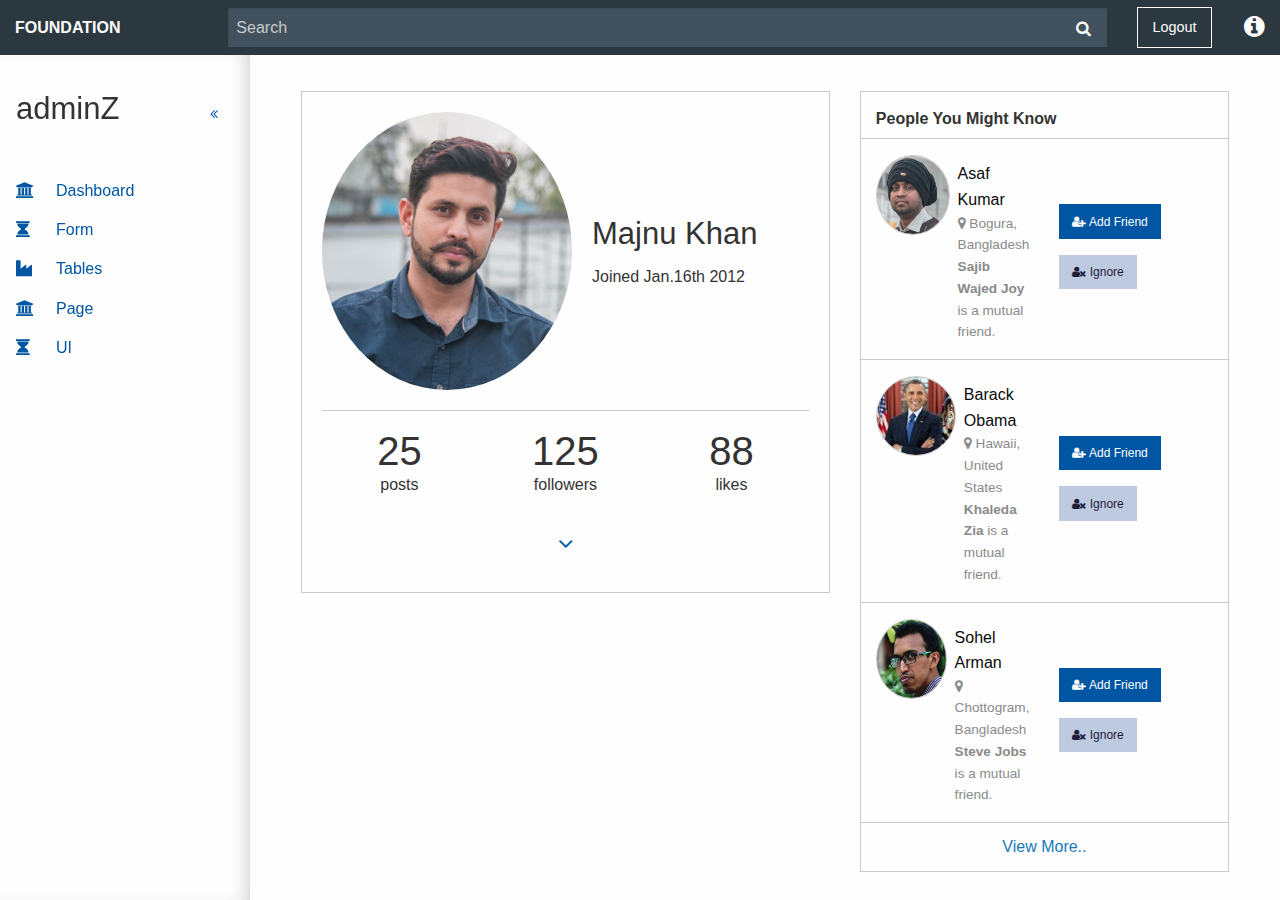
==== page.html @ d2242e41 "add existed file" ====
<!doctype html>
<html>
<head>
    <meta charset="utf-8">
    <meta http-equiv="x-ua-compatible" content="ie=edge">
    <meta name="viewport" content="width=device-width, initial-scale=1.0">
    <title>Foundation for Humanity</title>
    <link rel="stylesheet" href="styles/foundation.css">
    <link rel="stylesheet" href="styles/font-awesome.css">
    <link rel="stylesheet" href="styles/app.css">
</head>
<body>
<div class="app-dashboard shrink-medium">
    <div class="row expanded app-dashboard-top-nav-bar">
        <div class="columns medium-2">
            <button data-toggle="app-dashboard-sidebar" class="menu-icon hide-for-medium"></button>
            <a class="app-dashboard-logo">Foundation</a>
        </div>
        <div class="columns show-for-medium">
            <div class="app-dashboard-search-bar-container">
                <input class="app-dashboard-search" type="search" placeholder="Search">
                <i class="app-dashboard-search-icon fa fa-search"></i>
            </div>
        </div>
        <div class="columns shrink app-dashboard-top-bar-actions">
            <button href="#" class="button hollow">Logout</button>
            <a href="#" height="30" width="30" alt=""><i class="fa fa-info-circle"></i></a>
        </div>
    </div>

    <div class="app-dashboard-body off-canvas-wrapper">
        <div id="app-dashboard-sidebar" class="app-dashboard-sidebar position-left off-canvas off-canvas-absolute reveal-for-medium" data-off-canvas>
            <div class="app-dashboard-sidebar-title-area">
                <div class="app-dashboard-close-sidebar">
                    <h3 class="app-dashboard-sidebar-block-title">adminZ</h3>
                    <!-- Close button -->
                    <button id="close-sidebar" data-app-dashboard-toggle-shrink class="app-dashboard-sidebar-close-button show-for-medium" aria-label="Close menu" type="button">
                        <span aria-hidden="true"><a href="#"><i class="large fa fa-angle-double-left"></i></a></span>
                    </button>
                </div>
                <div class="app-dashboard-open-sidebar">
                    <button id="open-sidebar" data-app-dashboard-toggle-shrink class="app-dashboard-open-sidebar-button show-for-medium" aria-label="open menu" type="button">
                        <span aria-hidden="true"><a href="#"><i class="large fa fa-angle-double-right"></i></a></span>
                    </button>
                </div>
            </div>
            <div class="app-dashboard-sidebar-inner">
                <ul class="menu vertical">
                    <li><a href="index.html">
                        <i class="large fa fa-institution"></i><span class="app-dashboard-sidebar-text">Dashboard</span>
                    </a></li>
                    <li><a href="form.html" class="is-active">
                        <i class="large fa fa-hourglass"></i><span class="app-dashboard-sidebar-text">Form</span>
                    </a></li>
                    <li><a>
                        <i class="large fa fa-industry"></i><span class="app-dashboard-sidebar-text">Tables</span>
                    </a></li>
                    <li><a href="page.html" class="is-active">
                        <i class="large fa fa-institution"></i><span class="app-dashboard-sidebar-text">Page</span>
                    </a></li>
                    <li><a>
                        <i class="large fa fa-hourglass"></i><span class="app-dashboard-sidebar-text">UI</span>
                    </a></li>
                </ul>
            </div>
        </div>

        <div class="app-dashboard-body-content off-canvas-content" data-off-canvas-content>
            <div class="row margin-1">
                <div class="large-7 columns">
                    <div class="card-profile-stats">
                        <div class="card-profile-stats-intro">
                            <img class="card-profile-stats-intro-pic" src="images/IMG_001.jpg" alt="profile-image" />
                            <div class="card-profile-stats-intro-content">
                                <h3>Majnu Khan</h3>
                                <p>Joined Jan.16th 2012</small></p>
                            </div> <!-- /.card-profile-stats-intro-content -->
                        </div> <!-- /.card-profile-stats-intro -->

                        <hr />

                        <div class="card-profile-stats-container">
                            <div class="card-profile-stats-statistic">
                                <span class="stat">25</span>
                                <p>posts</p>
                            </div> <!-- /.card-profile-stats-statistic -->
                            <div class="card-profile-stats-statistic">
                                <span class="stat">125</span>
                                <p>followers</p>
                            </div> <!-- /.card-profile-stats-statistic -->
                            <div class="card-profile-stats-statistic">
                                <span class="stat">88</span>
                                <p>likes</p>
                            </div> <!-- /.card-profile-stats-statistic -->
                        </div> <!-- /.card-profile-stats-container -->

                        <div class="card-profile-stats-more">
                            <p class="card-profile-stats-more-link"><a href="#"><i class="fa fa-angle-down" aria-hidden="true"></i></a></p>
                            <div class="card-profile-stats-more-content">
                                <p>
                                    Lorem ipsum dolor sit amet, consectetur adipisicing elit. Voluptatem libero fugit, pariatur maxime! Optio enim, deserunt quia molestiae fugiat delectus, dolore et esse nostrum, quod autem necessitatibus fugit soluta repellendus.
                                </p>
                            </div> <!-- /.card-profile-stats-more-content -->
                        </div> <!-- /.card-profile-stats-more -->
                    </div> <!-- /.card-profile-stats -->
                </div>
                <div class="large-5 columns">
                    <div class="people-you-might-know">
                        <div class="add-people-header">
                            <h6 class="header-title">
                                People You Might Know
                            </h6>
                        </div>
                        <div class="row add-people-section">
                            <div class="small-12 medium-6 columns about-people">
                                <div class="about-people-avatar">
                                    <img class="avatar-image" src="images/IMG_002.jpg" alt="Asaf Kumar">
                                </div>
                                <div class="about-people-author">
                                    <p class="author-name">
                                        Asaf Kumar
                                    </p>
                                    <p class="author-location">
                                        <i class="fa fa-map-marker" aria-hidden="true"></i>
                                        Bogura, Bangladesh
                                    </p>
                                    <p class="author-mutual">
                                        <strong>Sajib Wajed Joy</strong> is a mutual friend.
                                    </p>
                                </div>
                            </div>
                            <div class="small-12 medium-6 columns add-friend">
                                <div class="add-friend-action">
                                    <button class="button primary small">
                                        <i class="fa fa-user-plus" aria-hidden="true"></i>
                                        Add Friend
                                    </button>
                                    <button class="button secondary small">
                                        <i class="fa fa-user-times" aria-hidden="true"></i>
                                        Ignore
                                    </button>
                                </div>
                            </div>
                        </div>
                        <div class="row add-people-section">
                            <div class="small-12 medium-6 columns about-people">
                                <div class="about-people-avatar">
                                    <img class="avatar-image" src="images/IMG_004.jpg" alt="Barack Obama">
                                </div>
                                <div class="about-people-author">
                                    <p class="author-name">
                                        Barack Obama
                                    </p>
                                    <p class="author-location">
                                        <i class="fa fa-map-marker" aria-hidden="true"></i>
                                        Hawaii, United States
                                    </p>
                                    <p class="author-mutual">
                                        <strong>Khaleda Zia</strong> is a mutual friend.
                                    </p>
                                </div>
                            </div>
                            <div class="small-12 medium-6 columns add-friend">
                                <div class="add-friend-action">
                                    <button class="button primary small">
                                        <i class="fa fa-user-plus" aria-hidden="true"></i>
                                        Add Friend
                                    </button>
                                    <button class="button secondary small">
                                        <i class="fa fa-user-times" aria-hidden="true"></i>
                                        Ignore
                                    </button>
                                </div>
                            </div>
                        </div>
                        <div class="row add-people-section">
                            <div class="small-12 medium-6 columns about-people">
                                <div class="about-people-avatar">
                                    <img class="avatar-image" src="images/IMG_005.JPG" alt="Sohel Arman">
                                </div>
                                <div class="about-people-author">
                                    <p class="author-name">
                                        Sohel Arman
                                    </p>
                                    <p class="author-location">
                                        <i class="fa fa-map-marker" aria-hidden="true"></i>
                                        Chottogram, Bangladesh
                                    </p>
                                    <p class="author-mutual">
                                        <strong>Steve Jobs</strong> is a mutual friend.
                                    </p>
                                </div>
                            </div>
                            <div class="small-12 medium-6 columns add-friend">
                                <div class="add-friend-action">
                                    <button class="button primary small">
                                        <i class="fa fa-user-plus" aria-hidden="true"></i>
                                        Add Friend
                                    </button>
                                    <button class="button secondary small">
                                        <i class="fa fa-user-times" aria-hidden="true"></i>
                                        Ignore
                                    </button>
                                </div>
                            </div>
                        </div>
                        <div class="view-more-people">
                            <p class="view-more-text">
                                <a href="#" class="view-more-link">View More..</a>
                            </p>
                        </div>
                    </div>
                </div>
            </div>
        </div>
    </div>
</div>

<script src="scripts/vendor/jquery.js"></script>
<script src="scripts/vendor/what-input.js"></script>
<script src="scripts/vendor/foundation.js"></script>
<script src="scripts/app.js"></script>

<script type="text/javascript">
    $(document).foundation();

    $(function() {
        $('.search')
            .bind('click', function(event) {
                $(".search-field").toggleClass("expand-search");
                $(".search-field").focus();
            })
    });
</script>
</body>
</html>
---- styles/app.css ----
/*
$primary: #1779ba;
$secondary: #767676;
$success: #3adb76;
$warning: #ffae00;
$alert: #cc4b37;
$light-gray: #e6e6e6;
$medium-gray: #cacaca;
$dark-gray: #8a8a8a;
$black: #0a0a0a;
$white: #fefefe;
$global-radius:0;
$primary-color: #1779ba;
$secondary-color: #767676;
$success-color: #3adb76;
$warning-color: #ffae00;
$alert-color: #cc4b37;
*/
body {
  padding: 0px; }

.app-dashboard {
  height: 100vh;
  display: flex;
  flex-direction: column; }

.app-dashboard-body {
  flex: 1 1 auto;
  display: flex; }

.app-dashboard-top-nav-bar {
  display: flex;
  align-items: center;
  justify-content: center;
  background: #2c3840;
  height: 55px;
  width: 100%;
  flex: 0 0 55px; }
  .app-dashboard-top-nav-bar .menu-icon {
    vertical-align: text-bottom; }

.app-dashboard-logo {
  color: #fefefe;
  text-transform: uppercase;
  font-weight: bold; }

.app-dashboard-search-bar-container {
  position: relative; }

.app-dashboard-search {
  background: #41525e;
  border: 0;
  margin-bottom: 0;
  color: #fefefe; }
  .app-dashboard-search:active, .app-dashboard-search:focus {
    background: #222b31; }

.app-dashboard-search-icon {
  position: absolute;
  color: #fefefe;
  right: 1rem;
  top: 50%;
  transform: translateY(-50%); }

.app-dashboard-top-bar-actions {
  align-items: center;
  display: flex; }
  .app-dashboard-top-bar-actions button {
    margin-bottom: 0;
    margin-right: 2rem; }
    .app-dashboard-top-bar-actions button.hollow {
      border-color: #fefefe;
      color: #fefefe; }
      .app-dashboard-top-bar-actions button.hollow:hover {
        background: #fefefe;
        color: #1779ba; }
  .app-dashboard-top-bar-actions .fa-info-circle {
    color: #fefefe;
    font-size: 1.5rem; }

.app-dashboard-sidebar {
  background-color: #fefefe;
  height: 100%;
  overflow-x: visible;
  overflow-y: auto;
  z-index: 1;
  transition: all 0.5s ease; }
  .app-dashboard-sidebar .app-dashboard-open-sidebar, .app-dashboard-sidebar .app-dashboard-close-sidebar {
    align-items: baseline;
    display: flex;
    justify-content: space-between;
    padding: 2rem 1rem; }
  .app-dashboard-sidebar .app-dashboard-sidebar-close-button {
    font-size: 14px; }
  .app-dashboard-sidebar .app-dashboard-sidebar-inner {
    height: 100%;
    overflow-x: hidden;
    overflow-y: auto; }
    .app-dashboard-sidebar .app-dashboard-sidebar-inner .menu > li > a {
      align-items: center; }
  .app-dashboard-sidebar .fa.large {
    font-size: rem-calc(24);
    width: 40px; }

.reveal-for-medium .app-dashboard-open-sidebar {
  display: none; }

.app-dashboard-sidebar-footer {
  background: rgba(42, 57, 79, 0.8);
  bottom: 0;
  left: 0;
  padding: 1rem;
  position: absolute;
  width: 100%; }

.app-dashboard-open-sidebar {
  text-align: center; }

.app-dashboard-body-content {
  transition: all 0.5s ease;
  overflow-y: auto;
  flex: 1 1 0;
  padding: 20px;
  background-color: #fefefe; }

.dashboard-number-card {
  background: #fff;
  border-radius: 5px;
  margin: 0 20px 20px;
  position: relative;
}

.dashboard-number-card .dashboard-number-delta {
  -webkit-align-items: baseline;
      -ms-flex-align: baseline;
          align-items: baseline;
  bottom: 6px;
  display: -webkit-flex;
  display: -ms-flexbox;
  display: flex;
  font-size: 12px;
  font-weight: 500;
  margin-bottom: 0;
  opacity: 0.7;
  position: absolute;
  right: 6px;
  color: #1779ba;
}

.dashboard-number-card .dashboard-number-delta i {
  margin-right: 5px;
  width: 0.6rem;
}

.dashboard-number-card.positive .dashboard-number-delta, .dashboard-number-card.negative .dashboard-number-delta, 
.dashboard-number-card.primary .dashboard-number-delta {
  color: #fefefe;
}

.dashboard-number-card.positive .dashboard-number-value, .dashboard-number-card.positive .dashboard-number-area, 
.dashboard-number-card.negative .dashboard-number-value, .dashboard-number-card.negative .dashboard-number-area, 
.dashboard-number-card.primary .dashboard-number-value, .dashboard-number-card.primary .dashboard-number-area {
  color: white;
}

.dashboard-number-card.positive .dashboard-number-area, .dashboard-number-card.negative .dashboard-number-area {
  opacity: 0.6;
}

.dashboard-number-card.positive {
  background: #3adb76;
}

.dashboard-number-card.negative {
  background: #cc4b37;
}

.dashboard-number-card.primary {
  background: #0056a2;
}

.dashboard-number-value {
  color: #1779ba;
  font-size: 22px;
  font-weight: 800;
  padding: 1rem 2rem 1.75rem;
  text-align: center;
}

.dashboard-number-area {
  bottom: 6px;
  color: #1779ba;
  font-size: 12px;
  left: 6px;
  margin-bottom: 0;
  position: absolute;
}


.dashboard-nav-card {
  background: #1779ba;
  border-radius: 0;
  color: #fefefe;
  display: block;
  min-height: 100px;
  padding: 2rem;
  position: relative;
  width: 100%;
}

.dashboard-nav-card:hover .dashboard-nav-card-title,
.dashboard-nav-card:hover .dashboard-nav-card-value,
.dashboard-nav-card:hover .dashboard-nav-card-icon  {
  color: #fefefe;
}

.dashboard-nav-card:hover .dashboard-nav-card-icon {
  opacity: 1;
  transition: all 0.2s ease;
}

.dashboard-nav-card-icon {
  font-size: 1.25rem;
  left: 1rem;
  opacity: 0.5;
  position: absolute;
  top: 1rem;
  transition: all 0.2s ease;
  width: auto;
}

.dashboard-nav-card-value {
  font-size: 1.85rem;
  font-weight: bold;
  /*position: absolute;*/
  text-align: center;
  top: 2rem;
  transition: all 0.2s ease;
}

.dashboard-nav-card-title {
  bottom: 0;
  position: absolute;
  right: 1rem;
  text-align: right;
}



.card-profile-stats {
  border: 1px solid #cacaca;
  margin: 0 0 1.25rem;
  padding: 1.25rem;
  background: #fefefe;
}

.card-profile-stats .card-profile-stats-intro {
  text-align: center;
}

.card-profile-stats .card-profile-stats-intro .card-profile-stats-intro-pic {
  border-radius: 50%;
  margin: 0 0 1.25rem;
}

.card-profile-stats .card-profile-stats-intro .card-profile-stats-intro-content p:last-child {
  margin: 0;
}

.card-profile-stats .card-profile-stats-container {
  text-align: center;
}

.card-profile-stats .card-profile-stats-container .card-profile-stats-statistic {
  margin: 0 0 1.25rem;
}

.card-profile-stats .card-profile-stats-container .card-profile-stats-statistic p:last-child {
  margin: 0;
}

.card-profile-stats .card-profile-stats-more .card-profile-stats-more-link {
  margin: 0;
  text-align: center;
  font-size: 1.5rem;
  color: #0a0a0a;
  padding: 0.5rem;
  cursor: pointer;
}

.card-profile-stats .card-profile-stats-more .card-profile-stats-more-content {
  display: none;
}


@media print, screen and (min-width: 64em) {
  .card-profile-stats .card-profile-stats-intro {
    -webkit-align-items: center;
        -ms-flex-align: center;
            align-items: center;
    display: -webkit-flex;
    display: -ms-flexbox;
    display: flex;
    -webkit-flex-direction: row;
        -ms-flex-direction: row;
            flex-direction: row;
    -webkit-flex-wrap: wrap;
        -ms-flex-wrap: wrap;
            flex-wrap: wrap;
    text-align: left;
  }
  .card-profile-stats .card-profile-stats-intro .card-profile-stats-intro-pic {
    margin: 0 1.25rem 0 0;
    max-width: 250px;
  }
  .card-profile-stats .card-profile-stats-container {
    display: -webkit-flex;
    display: -ms-flexbox;
    display: flex;
    -webkit-justify-content: space-around;
        -ms-flex-pack: distribute;
            justify-content: space-around;
  }
}



.people-you-might-know {
  background-color: #fefefe;
  padding: 1rem 0 0;
  border: 1px solid #cacaca;
}

.people-you-might-know .add-people-header {
  padding: 0 0.9375rem;
  border-bottom: 0.0625rem solid #cacaca;
}

.people-you-might-know .add-people-header .header-title {
  font-weight: bold;
}

.people-you-might-know .add-people-section {
  margin: 1rem 0 0;
  padding-bottom: 1rem;
  border-bottom: 0.0625rem solid #cacaca;
}

.people-you-might-know .add-people-section .about-people {
  display: -webkit-flex;
  display: -ms-flexbox;
  display: flex;
  -webkit-align-items: flex-start;
      -ms-flex-align: start;
          align-items: flex-start;
}

.people-you-might-know .add-people-section .about-people .about-people-avatar {
  padding-right: 0.5rem;
  padding-left: 0;
}

.people-you-might-know .add-people-section .about-people .about-people-avatar .avatar-image {
  width: 5rem;
  height: 5rem;
  border-radius: 50%;
  border: 0.0625rem solid #cacaca;
}

.people-you-might-know .add-people-section .about-people .about-people-author {
  -webkit-flex: 1 0 0;
      -ms-flex: 1 0 0px;
          flex: 1 0 0;
}

.people-you-might-know .add-people-section .about-people .about-people-author .author-name {
  color: #0a0a0a;
  margin: 0.375rem 0 0;
}

.people-you-might-know .add-people-section .about-people .about-people-author .author-location,
.people-you-might-know .add-people-section .about-people .about-people-author .author-mutual {
  color: #8a8a8a;
  margin-bottom: 0;
  font-size: 0.85em;
}

.people-you-might-know .add-people-section .add-friend {
  display: -webkit-flex;
  display: -ms-flexbox;
  display: flex;
  -webkit-align-items: center;
      -ms-flex-align: center;
          align-items: center;
  -webkit-justify-content: center;
      -ms-flex-pack: center;
          justify-content: center;
}

@media screen and (max-width: 39.9375em) {
  .people-you-might-know .add-people-section .add-friend {
    -webkit-justify-content: flex-start;
        -ms-flex-pack: start;
            justify-content: flex-start;
  }
}

.people-you-might-know .add-people-section .add-friend .add-friend-action {
  margin-top: 0.7rem;
}

.people-you-might-know .view-more-people {
  margin: .7rem 0;
}

.people-you-might-know .view-more-people .view-more-text {
  margin-bottom: 0;
  text-align: center;
}

.people-you-might-know .view-more-people .view-more-text .view-more-link {
  color: #1779ba;
}

.people-you-might-know .view-more-people .view-more-text .view-more-link:hover, .people-you-might-know .view-more-people .view-more-text .view-more-link:focus {
  text-decoration: underline;
}


.timeline .timeline-item::after, .timeline .timeline-item::before {
  clear: both;
  content: '';
  display: block;
  width: 100%;
}

.timeline {
  margin: 30px auto;
  padding: 0 10px;
  position: relative;
  transition: all 0.25s ease-in;
  width: 100%;
}

.timeline::before {
  background: #fefefe;
  content: '';
  height: 100%;
  left: 50%;
  position: absolute;
  top: 0;
  width: 3px;
}

.timeline::after {
  clear: both;
  content: '';
  display: table;
  width: 100%;
}

.timeline a {
  color: #fefefe;
  font-weight: bold;
  transition: all 0.25s ease-in;
}

.timeline a:hover {
  box-shadow: 0 1px 0px 0px #fefefe;
  transition: all 0.25s ease-in;
}

.timeline .timeline-item {
  margin-bottom: 50px;
  position: relative;
}

.timeline .timeline-item .timeline-icon {
  background: #fefefe;
  border-radius: 50%;
  height: 50px;
  left: 50%;
  margin-left: -23px;
  overflow: hidden;
  position: absolute;
  top: 0;
  width: 50px;
}

.timeline .timeline-item .timeline-icon img,
.timeline .timeline-item .timeline-icon svg {
  left: 14px;
  position: relative;
  top: 11px;
}

.timeline .timeline-item .timeline-icon svg {
  top: 14px;
}

.timeline .timeline-item .timeline-content {
  padding: 20px;
  text-align: right;
  transition: all 0.25s ease-in;
  width: 45%;
  background: transparent;
}

.timeline .timeline-item .timeline-content p {
  color: #fefefe;
}

.timeline .timeline-item .timeline-content p {
  font-size: 16px;
  line-height: 1.4;
  margin-bottom: 0;
}

.timeline .timeline-item .timeline-content .timeline-content-date {
  font-size: 16px;
  font-weight: bold;
  margin-bottom: 0;
}

.timeline .timeline-item .timeline-content .timeline-content-month {
  font-size: 0.875rem;
  text-transform: uppercase;
  font-weight: 400;
}

.timeline .timeline-item .timeline-content.right {
  float: right;
  text-align: left;
}

@media screen and (max-width: 39.9375em) {
  .timeline {
    margin: 30px;
    padding: 0;
    width: 90%;
  }
  .timeline::before {
    left: 0;
  }
  .timeline .timeline-item .timeline-content {
    float: right;
    text-align: left;
    width: 90%;
  }
  .timeline .timeline-item .timeline-content::before, .timeline .timeline-item .timeline-content.right::before {
    border-left: 0;
    border-right: 7px solid #fefefe;
    left: 10%;
    margin-left: -6px;
  }
  .timeline .timeline-item .timeline-icon {
    left: 0;
  }
}

  @media screen and (min-width: 40em) and (max-width: 63.9375em) {
  .app-dashboard.shrink-medium .app-dashboard-close-sidebar, .app-dashboard.shrink-medium .app-dashboard-sidebar-text {
    display: none;
  }
  .app-dashboard.shrink-medium .app-dashboard-open-sidebar {
    display: block;
  }
  .app-dashboard.shrink-medium .app-dashboard-sidebar {
    width: 80px;
  }
  .app-dashboard.shrink-medium .app-dashboard-sidebar .fa.large {
    width: auto;
  }
  .app-dashboard.shrink-medium .off-canvas-content {
    margin-left: 80px;
    width: calc(100% - 80px);
  }
  .app-dashboard.shrink-medium .navigation {
    margin-top: 2rem;
    text-align: center;
  }
  .app-dashboard.shrink-medium .menu.vertical > li > a {
    -webkit-justify-content: center;
        -ms-flex-pack: center;
            justify-content: center;
  }
  .app-dashboard.shrink-medium .menu li::after {
    display: none;
    opacity: 0;
    transition: opacity 0.5s ease-in-out;
  }
  .app-dashboard.shrink-medium .menu li a {
    padding: 0.75rem;
  }
  .app-dashboard.shrink-medium .menu li a svg {
    margin: 0;
  }
  .app-dashboard.shrink-medium .menu li a span {
    display: none;
    opacity: 0;
    transition: opacity 0.5s ease-in-out;
  }
}

@media print, screen and (min-width: 64em) {
  .app-dashboard.shrink-large .app-dashboard-close-sidebar, .app-dashboard.shrink-large .app-dashboard-sidebar-text {
    display: none;
  }
  .app-dashboard.shrink-large .app-dashboard-open-sidebar {
    display: block;
  }
  .app-dashboard.shrink-large .app-dashboard-sidebar {
    width: 80px;
  }
  .app-dashboard.shrink-large .app-dashboard-sidebar .fa.large {
    width: auto;
  }
  .app-dashboard.shrink-large .off-canvas-content {
    margin-left: 80px;
    width: calc(100% - 80px);
  }
  .app-dashboard.shrink-large .navigation {
    margin-top: 2rem;
    text-align: center;
  }
  .app-dashboard.shrink-large .menu.vertical > li > a {
    -webkit-justify-content: center;
        -ms-flex-pack: center;
            justify-content: center;
  }
  .app-dashboard.shrink-large .menu li::after {
    display: none;
    opacity: 0;
    transition: opacity 0.5s ease-in-out;
  }
  .app-dashboard.shrink-large .menu li a {
    padding: 0.75rem;
  }
  .app-dashboard.shrink-large .menu li a svg {
    margin: 0;
  }
  .app-dashboard.shrink-large .menu li a span {
    display: none;
    opacity: 0;
    transition: opacity 0.5s ease-in-out;
  }
}


.product-feature-section {
  background: #e6e6e6;
  padding: 1rem;
}

.product-feature-section-outer {
  display: -webkit-flex;
  display: -ms-flexbox;
  display: flex;
  max-width: 100%;
  margin: 0 auto;
  -webkit-flex-direction: column;
      -ms-flex-direction: column;
          flex-direction: column;
}

@media print, screen and (min-width: 40em) {
  .product-feature-section-outer {
    max-width: 75%;
  }
}

.product-feature-section-headline {
  margin-bottom: 2rem;
  text-align: center;
}

.product-feature-section-inner {
  display: -webkit-flex;
  display: -ms-flexbox;
  display: flex;
  -webkit-flex-wrap: wrap;
      -ms-flex-wrap: wrap;
          flex-wrap: wrap;
  -webkit-justify-content: center;
      -ms-flex-pack: center;
          justify-content: center;
}

.product-feature-section-feature {
  display: -webkit-flex;
  display: -ms-flexbox;
  display: flex;
  -webkit-align-items: flex-start;
      -ms-flex-align: start;
          align-items: flex-start;
  padding: 1rem;
  -webkit-flex: 1 0 50%;
      -ms-flex: 1 0 50%;
          flex: 1 0 50%;
  -webkit-justify-content: flex-start;
      -ms-flex-pack: start;
          justify-content: flex-start;
  -webkit-flex-direction: column;
      -ms-flex-direction: column;
          flex-direction: column;
}

.product-feature-section-feature.top-left {
  border-right: 1px solid #cacaca;
  border-bottom: 1px solid #cacaca;
}

.product-feature-section-feature.top-right {
  border-bottom: 1px solid #cacaca;
}

.product-feature-section-feature.bottom-left {
  border-right: 1px solid #cacaca;
}

.product-feature-section-feature .feature-title {
  margin-bottom: 0;
  line-height: 16px;
  font-size: 0.875rem;
}

.product-feature-section-feature .feature-desc {
  margin-bottom: 0;
}

.product-feature-section-feature .fa {
  margin-right: 1.25rem;
  font-size: 2rem;
}

@media print, screen and (min-width: 40em) {
  .product-feature-section-feature {
    padding: 2rem;
    -webkit-flex: 1 0 50%;
        -ms-flex: 1 0 50%;
            flex: 1 0 50%;
    -webkit-justify-content: flex-start;
        -ms-flex-pack: start;
            justify-content: flex-start;
    -webkit-flex-direction: row;
        -ms-flex-direction: row;
            flex-direction: row;
  }
}


/*# sourceMappingURL=app-dashboard-layout.css.map */
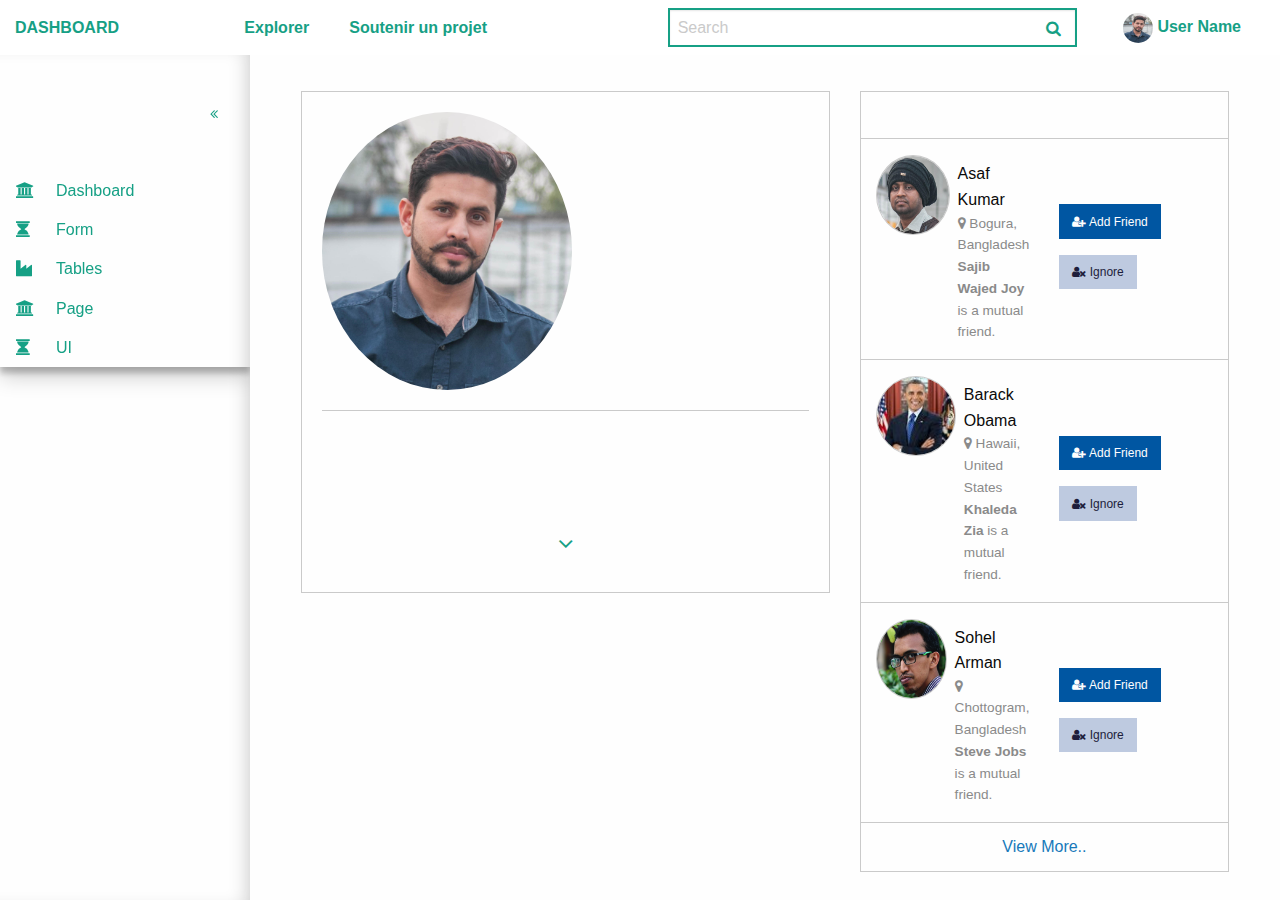
==== commit 1652eeb7: "update header" ====
--- a/page.html
+++ b/page.html
@@ -1,5 +1,6 @@
 <!doctype html>
 <html>
+
 <head>
     <meta charset="utf-8">
     <meta http-equiv="x-ua-compatible" content="ie=edge">
@@ -9,228 +10,267 @@
     <link rel="stylesheet" href="styles/font-awesome.css">
     <link rel="stylesheet" href="styles/app.css">
 </head>
+
 <body>
-<div class="app-dashboard shrink-medium">
-    <div class="row expanded app-dashboard-top-nav-bar">
-        <div class="columns medium-2">
-            <button data-toggle="app-dashboard-sidebar" class="menu-icon hide-for-medium"></button>
-            <a class="app-dashboard-logo">Foundation</a>
+    <div class="app-dashboard shrink-medium">
+        <div class="row expanded app-dashboard-top-nav-bar">
+            <div class="columns medium-2">
+                <button data-toggle="app-dashboard-sidebar" class="menu-icon hide-for-medium"></button>
+                <a class="app-dashboard-logo">Dashboard</a>
+            </div>
+            <div class="columns item-1">
+                <ul class="dropdown menu" data-dropdown-menu>
+                    <li>
+                        <a href="#">Explorer</a>
+                        <ul class="menu">
+                            <li><a href="#">Sous menu</a></li>
+                            <li><a href="#">Item 1A</a></li>
+                            <li><a href="#">Item 1A</a></li>
+                            <li><a href="#">Item 1A</a></li>
+                        </ul>
+                    </li>
+                    <li>
+                        <a href="#">Soutenir un projet</a>
+                        <ul class="menu">
+                            <li><a href="#">Sous menu 2</a></li>
+                            <li><a href="#">Item 1A</a></li>
+                            <li><a href="#">Item 1A</a></li>
+                            <li><a href="#">Item 1A</a></li>
+                        </ul>
+                    </li>
+                </ul>
+            </div>
+            <div class="columns show-for-medium">
+                <div class="app-dashboard-search-bar-container">
+                    <input class="app-dashboard-search" type="search" placeholder="Search">
+                    <i class="app-dashboard-search-icon fa fa-search"></i>
+                </div>
+            </div>
+            <div class="columns shrink app-dashboard-top-bar-actions">
+                <ul id="container-avatar" class="dropdown menu" data-dropdown-menu="">
+                    <li>
+                        <a href=""><img id="avatar" src="images/IMG_001.jpg" alt=""> User Name</a>
+                        <ul class="menu">
+                            <li><a href="">Item 1</a></li>
+                            <li><a href="">Item 1</a></li>
+                            <li><a href="">Item 1</a></li>
+                            <li><a href="">Item 1</a></li>
+                        </ul>
+                    </li>
+                </ul>
+            </div>
         </div>
-        <div class="columns show-for-medium">
-            <div class="app-dashboard-search-bar-container">
-                <input class="app-dashboard-search" type="search" placeholder="Search">
-                <i class="app-dashboard-search-icon fa fa-search"></i>
-            </div>
-        </div>
-        <div class="columns shrink app-dashboard-top-bar-actions">
-            <button href="#" class="button hollow">Logout</button>
-            <a href="#" height="30" width="30" alt=""><i class="fa fa-info-circle"></i></a>
+
+        <div class="app-dashboard-body off-canvas-wrapper">
+            <div id="app-dashboard-sidebar" class="app-dashboard-sidebar position-left off-canvas off-canvas-absolute reveal-for-medium"
+                data-off-canvas>
+                <div class="app-dashboard-sidebar-title-area">
+                    <div class="app-dashboard-close-sidebar">
+                        <h3 class="app-dashboard-sidebar-block-title">adminZ</h3>
+                        <!-- Close button -->
+                        <button id="close-sidebar" data-app-dashboard-toggle-shrink class="app-dashboard-sidebar-close-button show-for-medium"
+                            aria-label="Close menu" type="button">
+                            <span aria-hidden="true"><a href="#"><i class="large fa fa-angle-double-left"></i></a></span>
+                        </button>
+                    </div>
+                    <div class="app-dashboard-open-sidebar">
+                        <button id="open-sidebar" data-app-dashboard-toggle-shrink class="app-dashboard-open-sidebar-button show-for-medium"
+                            aria-label="open menu" type="button">
+                            <span aria-hidden="true"><a href="#"><i class="large fa fa-angle-double-right"></i></a></span>
+                        </button>
+                    </div>
+                </div>
+                <div class="app-dashboard-sidebar-inner">
+                    <ul class="menu vertical">
+                        <li><a href="index.html">
+                                <i class="large fa fa-institution"></i><span class="app-dashboard-sidebar-text">Dashboard</span>
+                            </a></li>
+                        <li><a href="form.html" class="is-active">
+                                <i class="large fa fa-hourglass"></i><span class="app-dashboard-sidebar-text">Form</span>
+                            </a></li>
+                        <li><a>
+                                <i class="large fa fa-industry"></i><span class="app-dashboard-sidebar-text">Tables</span>
+                            </a></li>
+                        <li><a href="page.html" class="is-active">
+                                <i class="large fa fa-institution"></i><span class="app-dashboard-sidebar-text">Page</span>
+                            </a></li>
+                        <li><a>
+                                <i class="large fa fa-hourglass"></i><span class="app-dashboard-sidebar-text">UI</span>
+                            </a></li>
+                    </ul>
+                </div>
+            </div>
+
+            <div class="app-dashboard-body-content off-canvas-content" data-off-canvas-content>
+                <div class="row margin-1">
+                    <div class="large-7 columns">
+                        <div class="card-profile-stats">
+                            <div class="card-profile-stats-intro">
+                                <img class="card-profile-stats-intro-pic" src="images/IMG_001.jpg" alt="profile-image" />
+                                <div class="card-profile-stats-intro-content">
+                                    <h3>Majnu Khan</h3>
+                                    <p>Joined Jan.16th 2012</small></p>
+                                </div> <!-- /.card-profile-stats-intro-content -->
+                            </div> <!-- /.card-profile-stats-intro -->
+
+                            <hr />
+
+                            <div class="card-profile-stats-container">
+                                <div class="card-profile-stats-statistic">
+                                    <span class="stat">25</span>
+                                    <p>posts</p>
+                                </div> <!-- /.card-profile-stats-statistic -->
+                                <div class="card-profile-stats-statistic">
+                                    <span class="stat">125</span>
+                                    <p>followers</p>
+                                </div> <!-- /.card-profile-stats-statistic -->
+                                <div class="card-profile-stats-statistic">
+                                    <span class="stat">88</span>
+                                    <p>likes</p>
+                                </div> <!-- /.card-profile-stats-statistic -->
+                            </div> <!-- /.card-profile-stats-container -->
+
+                            <div class="card-profile-stats-more">
+                                <p class="card-profile-stats-more-link"><a href="#"><i class="fa fa-angle-down"
+                                            aria-hidden="true"></i></a></p>
+                                <div class="card-profile-stats-more-content">
+                                    <p>
+                                        Lorem ipsum dolor sit amet, consectetur adipisicing elit. Voluptatem libero
+                                        fugit, pariatur maxime! Optio enim, deserunt quia molestiae fugiat delectus,
+                                        dolore et esse nostrum, quod autem necessitatibus fugit soluta repellendus.
+                                    </p>
+                                </div> <!-- /.card-profile-stats-more-content -->
+                            </div> <!-- /.card-profile-stats-more -->
+                        </div> <!-- /.card-profile-stats -->
+                    </div>
+                    <div class="large-5 columns">
+                        <div class="people-you-might-know">
+                            <div class="add-people-header">
+                                <h6 class="header-title">
+                                    People You Might Know
+                                </h6>
+                            </div>
+                            <div class="row add-people-section">
+                                <div class="small-12 medium-6 columns about-people">
+                                    <div class="about-people-avatar">
+                                        <img class="avatar-image" src="images/IMG_002.jpg" alt="Asaf Kumar">
+                                    </div>
+                                    <div class="about-people-author">
+                                        <p class="author-name">
+                                            Asaf Kumar
+                                        </p>
+                                        <p class="author-location">
+                                            <i class="fa fa-map-marker" aria-hidden="true"></i>
+                                            Bogura, Bangladesh
+                                        </p>
+                                        <p class="author-mutual">
+                                            <strong>Sajib Wajed Joy</strong> is a mutual friend.
+                                        </p>
+                                    </div>
+                                </div>
+                                <div class="small-12 medium-6 columns add-friend">
+                                    <div class="add-friend-action">
+                                        <button class="button primary small">
+                                            <i class="fa fa-user-plus" aria-hidden="true"></i>
+                                            Add Friend
+                                        </button>
+                                        <button class="button secondary small">
+                                            <i class="fa fa-user-times" aria-hidden="true"></i>
+                                            Ignore
+                                        </button>
+                                    </div>
+                                </div>
+                            </div>
+                            <div class="row add-people-section">
+                                <div class="small-12 medium-6 columns about-people">
+                                    <div class="about-people-avatar">
+                                        <img class="avatar-image" src="images/IMG_004.jpg" alt="Barack Obama">
+                                    </div>
+                                    <div class="about-people-author">
+                                        <p class="author-name">
+                                            Barack Obama
+                                        </p>
+                                        <p class="author-location">
+                                            <i class="fa fa-map-marker" aria-hidden="true"></i>
+                                            Hawaii, United States
+                                        </p>
+                                        <p class="author-mutual">
+                                            <strong>Khaleda Zia</strong> is a mutual friend.
+                                        </p>
+                                    </div>
+                                </div>
+                                <div class="small-12 medium-6 columns add-friend">
+                                    <div class="add-friend-action">
+                                        <button class="button primary small">
+                                            <i class="fa fa-user-plus" aria-hidden="true"></i>
+                                            Add Friend
+                                        </button>
+                                        <button class="button secondary small">
+                                            <i class="fa fa-user-times" aria-hidden="true"></i>
+                                            Ignore
+                                        </button>
+                                    </div>
+                                </div>
+                            </div>
+                            <div class="row add-people-section">
+                                <div class="small-12 medium-6 columns about-people">
+                                    <div class="about-people-avatar">
+                                        <img class="avatar-image" src="images/IMG_005.JPG" alt="Sohel Arman">
+                                    </div>
+                                    <div class="about-people-author">
+                                        <p class="author-name">
+                                            Sohel Arman
+                                        </p>
+                                        <p class="author-location">
+                                            <i class="fa fa-map-marker" aria-hidden="true"></i>
+                                            Chottogram, Bangladesh
+                                        </p>
+                                        <p class="author-mutual">
+                                            <strong>Steve Jobs</strong> is a mutual friend.
+                                        </p>
+                                    </div>
+                                </div>
+                                <div class="small-12 medium-6 columns add-friend">
+                                    <div class="add-friend-action">
+                                        <button class="button primary small">
+                                            <i class="fa fa-user-plus" aria-hidden="true"></i>
+                                            Add Friend
+                                        </button>
+                                        <button class="button secondary small">
+                                            <i class="fa fa-user-times" aria-hidden="true"></i>
+                                            Ignore
+                                        </button>
+                                    </div>
+                                </div>
+                            </div>
+                            <div class="view-more-people">
+                                <p class="view-more-text">
+                                    <a href="#" class="view-more-link">View More..</a>
+                                </p>
+                            </div>
+                        </div>
+                    </div>
+                </div>
+            </div>
         </div>
     </div>
 
-    <div class="app-dashboard-body off-canvas-wrapper">
-        <div id="app-dashboard-sidebar" class="app-dashboard-sidebar position-left off-canvas off-canvas-absolute reveal-for-medium" data-off-canvas>
-            <div class="app-dashboard-sidebar-title-area">
-                <div class="app-dashboard-close-sidebar">
-                    <h3 class="app-dashboard-sidebar-block-title">adminZ</h3>
-                    <!-- Close button -->
-                    <button id="close-sidebar" data-app-dashboard-toggle-shrink class="app-dashboard-sidebar-close-button show-for-medium" aria-label="Close menu" type="button">
-                        <span aria-hidden="true"><a href="#"><i class="large fa fa-angle-double-left"></i></a></span>
-                    </button>
-                </div>
-                <div class="app-dashboard-open-sidebar">
-                    <button id="open-sidebar" data-app-dashboard-toggle-shrink class="app-dashboard-open-sidebar-button show-for-medium" aria-label="open menu" type="button">
-                        <span aria-hidden="true"><a href="#"><i class="large fa fa-angle-double-right"></i></a></span>
-                    </button>
-                </div>
-            </div>
-            <div class="app-dashboard-sidebar-inner">
-                <ul class="menu vertical">
-                    <li><a href="index.html">
-                        <i class="large fa fa-institution"></i><span class="app-dashboard-sidebar-text">Dashboard</span>
-                    </a></li>
-                    <li><a href="form.html" class="is-active">
-                        <i class="large fa fa-hourglass"></i><span class="app-dashboard-sidebar-text">Form</span>
-                    </a></li>
-                    <li><a>
-                        <i class="large fa fa-industry"></i><span class="app-dashboard-sidebar-text">Tables</span>
-                    </a></li>
-                    <li><a href="page.html" class="is-active">
-                        <i class="large fa fa-institution"></i><span class="app-dashboard-sidebar-text">Page</span>
-                    </a></li>
-                    <li><a>
-                        <i class="large fa fa-hourglass"></i><span class="app-dashboard-sidebar-text">UI</span>
-                    </a></li>
-                </ul>
-            </div>
-        </div>
-
-        <div class="app-dashboard-body-content off-canvas-content" data-off-canvas-content>
-            <div class="row margin-1">
-                <div class="large-7 columns">
-                    <div class="card-profile-stats">
-                        <div class="card-profile-stats-intro">
-                            <img class="card-profile-stats-intro-pic" src="images/IMG_001.jpg" alt="profile-image" />
-                            <div class="card-profile-stats-intro-content">
-                                <h3>Majnu Khan</h3>
-                                <p>Joined Jan.16th 2012</small></p>
-                            </div> <!-- /.card-profile-stats-intro-content -->
-                        </div> <!-- /.card-profile-stats-intro -->
-
-                        <hr />
-
-                        <div class="card-profile-stats-container">
-                            <div class="card-profile-stats-statistic">
-                                <span class="stat">25</span>
-                                <p>posts</p>
-                            </div> <!-- /.card-profile-stats-statistic -->
-                            <div class="card-profile-stats-statistic">
-                                <span class="stat">125</span>
-                                <p>followers</p>
-                            </div> <!-- /.card-profile-stats-statistic -->
-                            <div class="card-profile-stats-statistic">
-                                <span class="stat">88</span>
-                                <p>likes</p>
-                            </div> <!-- /.card-profile-stats-statistic -->
-                        </div> <!-- /.card-profile-stats-container -->
-
-                        <div class="card-profile-stats-more">
-                            <p class="card-profile-stats-more-link"><a href="#"><i class="fa fa-angle-down" aria-hidden="true"></i></a></p>
-                            <div class="card-profile-stats-more-content">
-                                <p>
-                                    Lorem ipsum dolor sit amet, consectetur adipisicing elit. Voluptatem libero fugit, pariatur maxime! Optio enim, deserunt quia molestiae fugiat delectus, dolore et esse nostrum, quod autem necessitatibus fugit soluta repellendus.
-                                </p>
-                            </div> <!-- /.card-profile-stats-more-content -->
-                        </div> <!-- /.card-profile-stats-more -->
-                    </div> <!-- /.card-profile-stats -->
-                </div>
-                <div class="large-5 columns">
-                    <div class="people-you-might-know">
-                        <div class="add-people-header">
-                            <h6 class="header-title">
-                                People You Might Know
-                            </h6>
-                        </div>
-                        <div class="row add-people-section">
-                            <div class="small-12 medium-6 columns about-people">
-                                <div class="about-people-avatar">
-                                    <img class="avatar-image" src="images/IMG_002.jpg" alt="Asaf Kumar">
-                                </div>
-                                <div class="about-people-author">
-                                    <p class="author-name">
-                                        Asaf Kumar
-                                    </p>
-                                    <p class="author-location">
-                                        <i class="fa fa-map-marker" aria-hidden="true"></i>
-                                        Bogura, Bangladesh
-                                    </p>
-                                    <p class="author-mutual">
-                                        <strong>Sajib Wajed Joy</strong> is a mutual friend.
-                                    </p>
-                                </div>
-                            </div>
-                            <div class="small-12 medium-6 columns add-friend">
-                                <div class="add-friend-action">
-                                    <button class="button primary small">
-                                        <i class="fa fa-user-plus" aria-hidden="true"></i>
-                                        Add Friend
-                                    </button>
-                                    <button class="button secondary small">
-                                        <i class="fa fa-user-times" aria-hidden="true"></i>
-                                        Ignore
-                                    </button>
-                                </div>
-                            </div>
-                        </div>
-                        <div class="row add-people-section">
-                            <div class="small-12 medium-6 columns about-people">
-                                <div class="about-people-avatar">
-                                    <img class="avatar-image" src="images/IMG_004.jpg" alt="Barack Obama">
-                                </div>
-                                <div class="about-people-author">
-                                    <p class="author-name">
-                                        Barack Obama
-                                    </p>
-                                    <p class="author-location">
-                                        <i class="fa fa-map-marker" aria-hidden="true"></i>
-                                        Hawaii, United States
-                                    </p>
-                                    <p class="author-mutual">
-                                        <strong>Khaleda Zia</strong> is a mutual friend.
-                                    </p>
-                                </div>
-                            </div>
-                            <div class="small-12 medium-6 columns add-friend">
-                                <div class="add-friend-action">
-                                    <button class="button primary small">
-                                        <i class="fa fa-user-plus" aria-hidden="true"></i>
-                                        Add Friend
-                                    </button>
-                                    <button class="button secondary small">
-                                        <i class="fa fa-user-times" aria-hidden="true"></i>
-                                        Ignore
-                                    </button>
-                                </div>
-                            </div>
-                        </div>
-                        <div class="row add-people-section">
-                            <div class="small-12 medium-6 columns about-people">
-                                <div class="about-people-avatar">
-                                    <img class="avatar-image" src="images/IMG_005.JPG" alt="Sohel Arman">
-                                </div>
-                                <div class="about-people-author">
-                                    <p class="author-name">
-                                        Sohel Arman
-                                    </p>
-                                    <p class="author-location">
-                                        <i class="fa fa-map-marker" aria-hidden="true"></i>
-                                        Chottogram, Bangladesh
-                                    </p>
-                                    <p class="author-mutual">
-                                        <strong>Steve Jobs</strong> is a mutual friend.
-                                    </p>
-                                </div>
-                            </div>
-                            <div class="small-12 medium-6 columns add-friend">
-                                <div class="add-friend-action">
-                                    <button class="button primary small">
-                                        <i class="fa fa-user-plus" aria-hidden="true"></i>
-                                        Add Friend
-                                    </button>
-                                    <button class="button secondary small">
-                                        <i class="fa fa-user-times" aria-hidden="true"></i>
-                                        Ignore
-                                    </button>
-                                </div>
-                            </div>
-                        </div>
-                        <div class="view-more-people">
-                            <p class="view-more-text">
-                                <a href="#" class="view-more-link">View More..</a>
-                            </p>
-                        </div>
-                    </div>
-                </div>
-            </div>
-        </div>
-    </div>
-</div>
-
-<script src="scripts/vendor/jquery.js"></script>
-<script src="scripts/vendor/what-input.js"></script>
-<script src="scripts/vendor/foundation.js"></script>
-<script src="scripts/app.js"></script>
-
-<script type="text/javascript">
-    $(document).foundation();
-
-    $(function() {
-        $('.search')
-            .bind('click', function(event) {
-                $(".search-field").toggleClass("expand-search");
-                $(".search-field").focus();
-            })
-    });
-</script>
+    <script src="scripts/vendor/jquery.js"></script>
+    <script src="scripts/vendor/what-input.js"></script>
+    <script src="scripts/vendor/foundation.js"></script>
+    <script src="scripts/app.js"></script>
+
+    <script type="text/javascript">
+        $(document).foundation();
+
+        $(function () {
+            $('.search')
+                .bind('click', function (event) {
+                    $(".search-field").toggleClass("expand-search");
+                    $(".search-field").focus();
+                })
+        });
+    </script>
 </body>
-</html>
+
+</html>--- a/styles/app.css
+++ b/styles/app.css
@@ -17,6 +17,7 @@
 $alert-color: #cc4b37;
 */
 body {
+  font-family: 'Open Sans', sans-serif;
   padding: 0px; }
 
 .app-dashboard {
@@ -32,15 +33,16 @@
   display: flex;
   align-items: center;
   justify-content: center;
-  background: #2c3840;
+  background: white;
   height: 55px;
   width: 100%;
+  box-shadow: 0 10px 20px rgba(0,0,0,0.19), 0 6px 6px rgba(0,0,0,0.23);
   flex: 0 0 55px; }
   .app-dashboard-top-nav-bar .menu-icon {
     vertical-align: text-bottom; }
 
 .app-dashboard-logo {
-  color: #fefefe;
+  color: #16a085;
   text-transform: uppercase;
   font-weight: bold; }
 
@@ -48,16 +50,16 @@
   position: relative; }
 
 .app-dashboard-search {
-  background: #41525e;
-  border: 0;
-  margin-bottom: 0;
-  color: #fefefe; }
+  background: transparent;
+  border: 2px solid #16a085;
+  margin-bottom: 0;
+  color: #0a0a0a; }
   .app-dashboard-search:active, .app-dashboard-search:focus {
-    background: #222b31; }
+    background: #fefefe; }
 
 .app-dashboard-search-icon {
   position: absolute;
-  color: #fefefe;
+  color: #16a085;
   right: 1rem;
   top: 50%;
   transform: translateY(-50%); }
@@ -748,5 +750,17 @@
   }
 }
 
+/* header */
+#avatar{
+  width: 30px;
+  height: 30px;
+  border-radius: 50px;
+}
+.item-1 > ul{
+  box-shadow: unset !important;
+}
+#container-avatar{
+  box-shadow: unset !important;
+}
 
 /*# sourceMappingURL=app-dashboard-layout.css.map */
